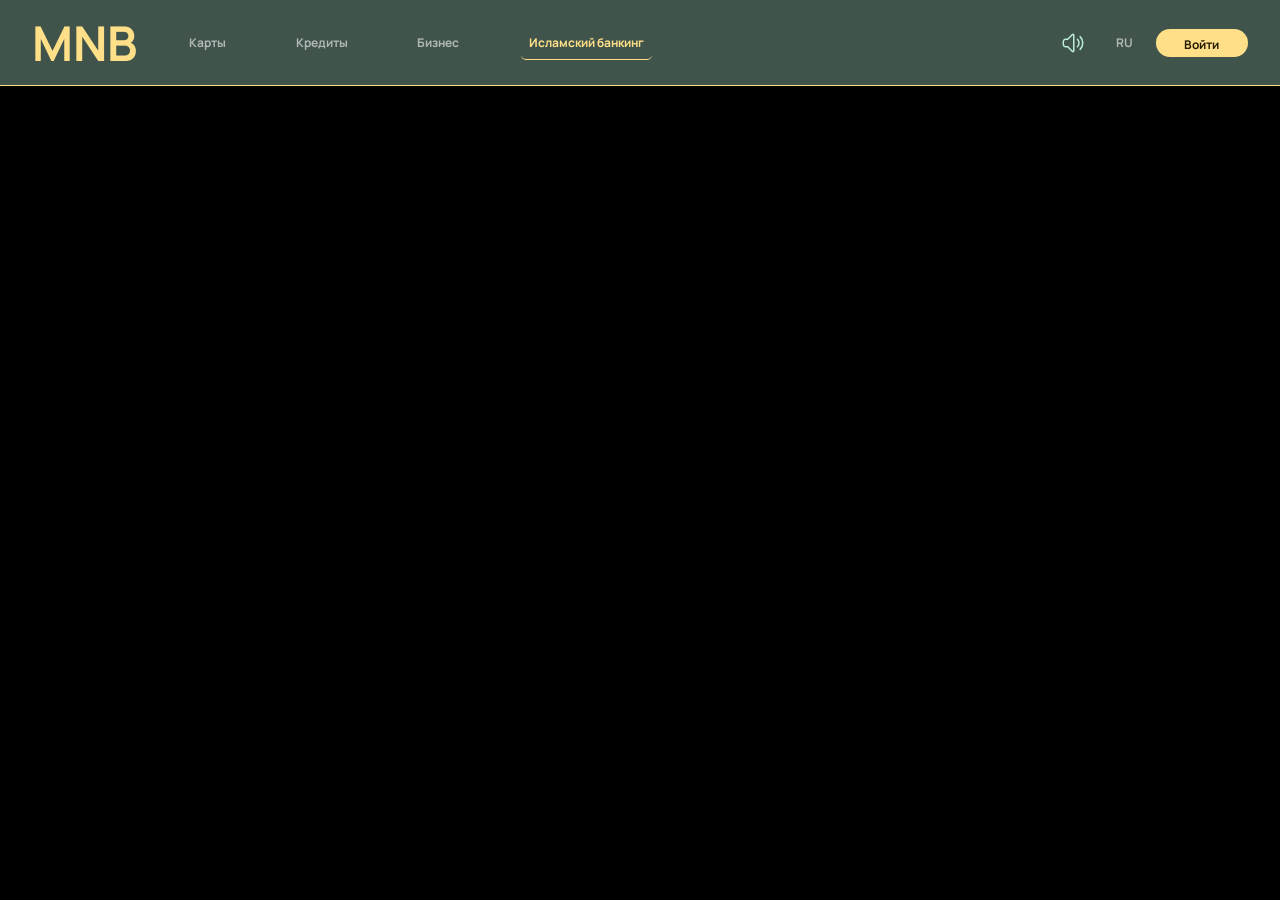
==== index.html @ 5a98a981 "header" ====
<!doctype html>
<html lang="en">
  <head>
    <meta charset="UTF-8" />
    <meta name="viewport" content="width=device-width, initial-scale=1.0" />
    <title>Mansur Nova Bank (MNB)</title>
    <link rel="stylesheet" href="./style.css" />
    <link rel="icon" href="./icon.png" />
  </head>
  <body>
    <header>
      <div class="brend">
        <span>MNB</span>

        <div class="sslki">
          <a href="">Карты</a>
          <a href="">Кредиты</a>
          <a href="">Бизнес</a>
          <a href="">Исламский банкинг</a>
        </div>
      </div>

      <div class="icons">
        <svg
          xmlns="http://www.w3.org/2000/svg"
          fill="none"
          viewBox="0 0 24 24"
          stroke-width="1.5"
          stroke="currentColor"
          class="size-6"
        >
          <path
            stroke-linecap="round"
            stroke-linejoin="round"
            d="M19.114 5.636a9 9 0 0 1 0 12.728M16.463 8.288a5.25 5.25 0 0 1 0 7.424M6.75 8.25l4.72-4.72a.75.75 0 0 1 1.28.53v15.88a.75.75 0 0 1-1.28.53l-4.72-4.72H4.51c-.88 0-1.704-.507-1.938-1.354A9.009 9.009 0 0 1 2.25 12c0-.83.112-1.633.322-2.396C2.806 8.756 3.63 8.25 4.51 8.25H6.75Z"
          />
        </svg>

        <span>RU</span>

        <button>Войти</button>
      </div>
    </header>
  </body>
</html>
---- style.css ----
@import url("https://fonts.googleapis.com/css2?family=Manrope:wght@200..800&display=swap");
* {
  margin: 0;
  font-family: "Manrope", sans-serif;
}
body {
  background-color: #000;
}
header {
  width: 95%;
  height: 53px;
  padding: 16px 32px;
  background-color: #a0d1bc66;
  position: sticky;
  top: 0;
  border-bottom: 1px solid #ffe088;
  display: flex;
  align-items: center;
  justify-content: space-between;
}
.brend {
  width: 51%;
  height: 52px;
  display: flex;
  align-items: center;
  justify-content: space-between;
}
.brend span {
  font-size: 48px;
  font-weight: 700;
  color: #ffe088;
  text-transform: uppercase;
}
.sslki {
  width: 76%;
  height: 28px;
  display: flex;
  align-items: center;
  justify-content: space-between;
}
.sslki a {
  padding: 8px;
  border-radius: 5px;
  color: #e2e2e2b3;
  font-size: 12px;
  font-weight: 700;
  text-decoration: none;
}
.sslki a:hover {
  background-color: #ffffff0d;
  color: #e2e2e2;
}
.sslki a:nth-child(4) {
  color: #ffe088;
  border-bottom: 1px solid #ffe088;
}
.icons {
  width: 16%;
  height: 40px;
  display: flex;
  align-items: center;
  justify-content: space-between;
}
.icons svg {
  width: 24px;
  height: 24px;
  padding: 8px;
  border-radius: 50%;
  color: #bcedd7;
}
.icons svg:hover {
  background-color: #ffffff0d;
}
.icons span {
  font-size: 12px;
  color: #e2e2e2b3;
  font-weight: 700;
}
.icons span:hover {
  color: #e2e2e2;
}
.icons button {
  width: 92px;
  height: 28px;
  padding: 7px 24px;
  border-radius: 20px;
  background-color: #ffe088;
  color: #241a00;
  font-size: 12px;
  font-weight: 700;
  border: none;
}
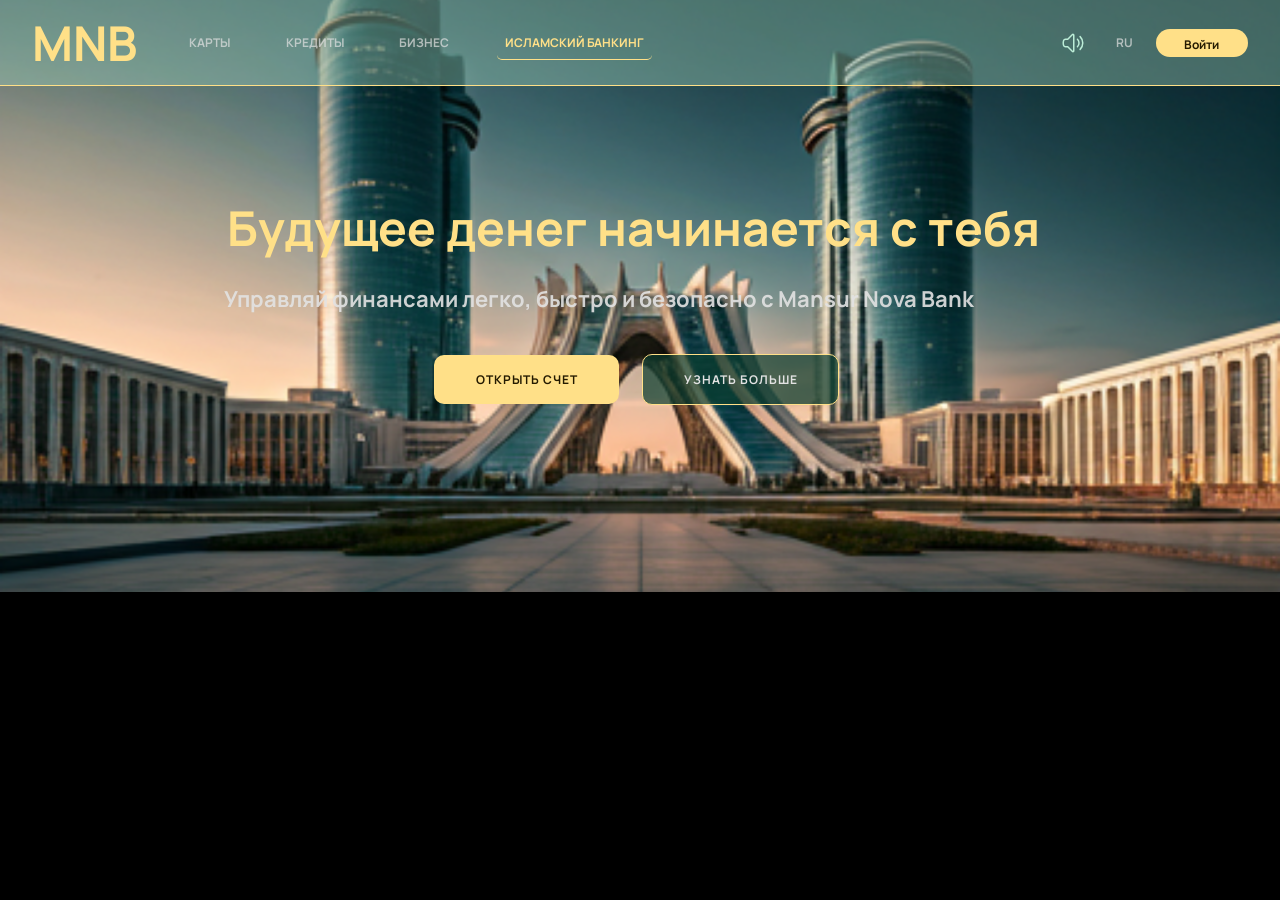
==== commit ea1b76c5: "money" ====
--- a/index.html
+++ b/index.html
@@ -10,7 +10,7 @@
   <body>
     <header>
       <div class="brend">
-        <span>MNB</span>
+        <a href="./index.html">MNB</a>
 
         <div class="sslki">
           <a href="">Карты</a>
@@ -41,5 +41,17 @@
         <button>Войти</button>
       </div>
     </header>
+
+    <main>
+      <section>
+        <div class="money">
+          <h1>Будущее денег начинается с тебя</h1>
+          <p>Управляй финансами легко, быстро и безопасно с Mansur Nova Bank</p>
+
+          <button class="open">ОТКРЫТЬ СЧЕТ</button>
+          <button class="uznat">УЗНАТЬ БОЛЬШЕ</button>
+        </div>
+      </section>
+    </main>
   </body>
 </html>
--- a/style.css
+++ b/style.css
@@ -11,8 +11,9 @@
   height: 53px;
   padding: 16px 32px;
   background-color: #a0d1bc66;
-  position: sticky;
+  position: fixed;
   top: 0;
+  z-index: 100;
   border-bottom: 1px solid #ffe088;
   display: flex;
   align-items: center;
@@ -25,11 +26,12 @@
   align-items: center;
   justify-content: space-between;
 }
-.brend span {
+.brend a {
   font-size: 48px;
   font-weight: 700;
   color: #ffe088;
   text-transform: uppercase;
+  text-decoration: none;
 }
 .sslki {
   width: 76%;
@@ -90,3 +92,67 @@
   font-weight: 700;
   border: none;
 }
+main section:nth-child(1) {
+  width: 100%;
+  height: 592px;
+  position: relative;
+  overflow: hidden;
+  background-image: url("./images/bank.png");
+  background-position: center;
+  background-repeat: no-repeat;
+  background-size: cover;
+}
+.money {
+  width: 64%;
+  height: 230px;
+  padding: 0px 32px;
+  position: absolute;
+  z-index: 1;
+  left: 15%;
+  top: 195px;
+}
+h1 {
+  font-size: 48px;
+  color: #ffe088;
+  margin-bottom: 24px;
+  font-weight: 700;
+  text-align: center;
+}
+.money p {
+  font-size: 22px;
+  color: #e2e2e2e6;
+  margin-bottom: 40px;
+  font-weight: 700;
+}
+.open {
+  width: 185px;
+  padding: 16px 40px;
+  background-color: #ffe088;
+  border-radius: 10px;
+  border: none;
+  color: #241a00;
+  font-size: 12px;
+  font-weight: 700;
+  margin-left: 210px;
+  letter-spacing: 1px;
+}
+.open:hover {
+  box-shadow:
+    5px 5px 15px #f2d37d,
+    -5px -5px 15px #f2d37d;
+}
+.uznat {
+  width: 197px;
+  padding: 16px 40px;
+  background-color: #0b3d2eb3;
+  border-radius: 10px;
+  border: 1px solid #ffe088;
+  color: #e2e2e2;
+  font-size: 12px;
+  font-weight: 700;
+  margin-left: 20px;
+  letter-spacing: 1px;
+}
+.uznat:hover {
+  background-color: #191616ba;
+}
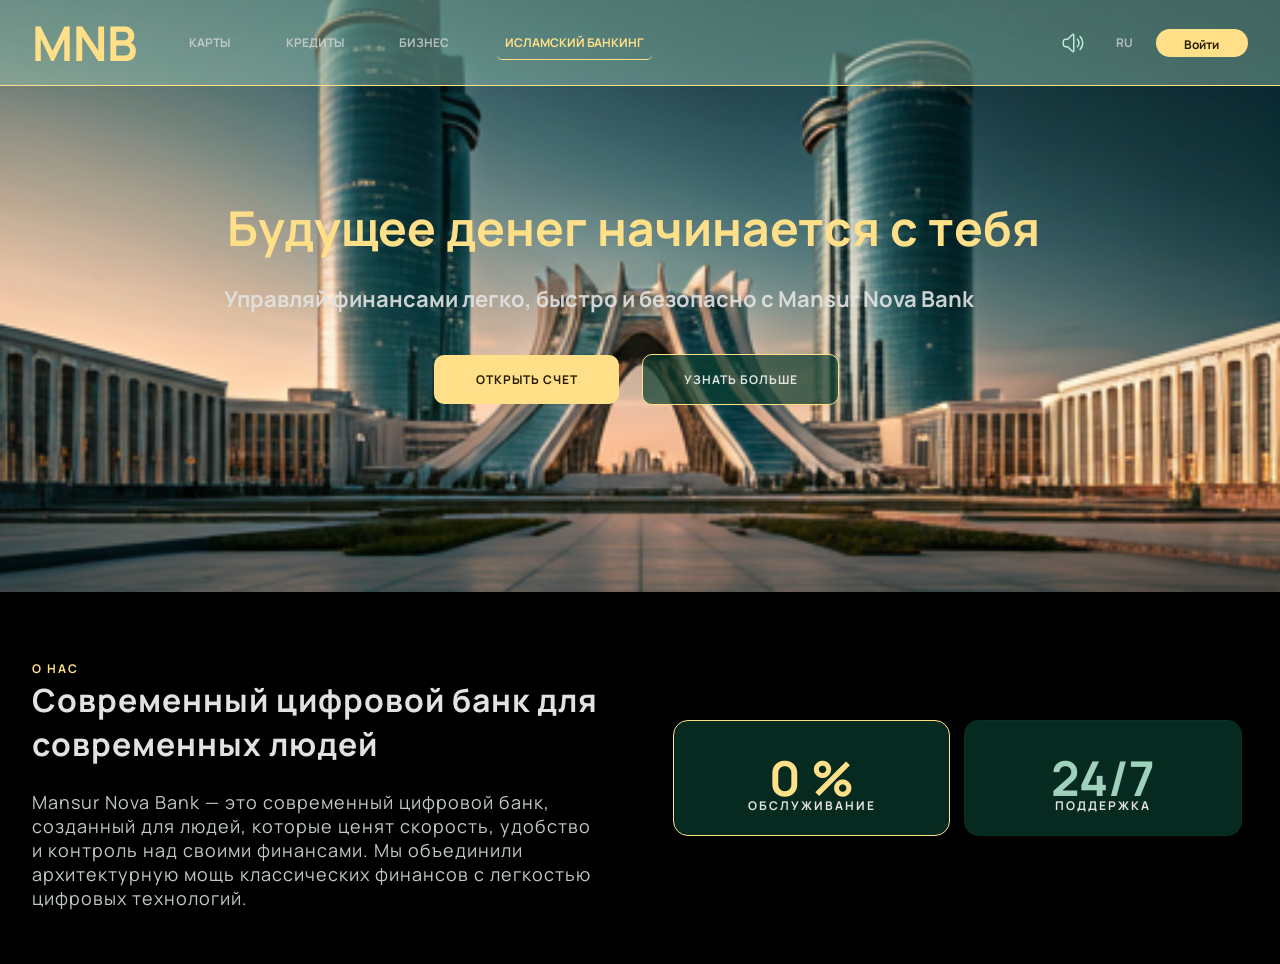
==== commit 7cbcc622: "about us" ====
--- a/index.html
+++ b/index.html
@@ -52,6 +52,31 @@
           <button class="uznat">УЗНАТЬ БОЛЬШЕ</button>
         </div>
       </section>
+
+      <section>
+        <div class="o_nas">
+          <span>О НАС</span>
+          <h2>Современный цифровой банк для современных людей</h2>
+          <p>
+            Mansur Nova Bank — это современный цифровой банк, созданный для
+            людей, которые ценят скорость, удобство и контроль над своими
+            финансами. Мы объединили архитектурную мощь классических финансов с
+            легкостью цифровых технологий.
+          </p>
+        </div>
+
+        <div class="obsluzhivanie">
+          <div class="info">
+            <p>0 %</p>
+            <p>ОБСЛУЖИВАНИЕ</p>
+          </div>
+
+          <div class="info">
+            <p>24/7</p>
+            <p>ПОДДЕРЖКА</p>
+          </div>
+        </div>
+      </section>
     </main>
   </body>
 </html>
--- a/style.css
+++ b/style.css
@@ -156,3 +156,74 @@
 .uznat:hover {
   background-color: #191616ba;
 }
+main section:nth-child(2) {
+  width: 94.5%;
+  height: 244px;
+  padding: 64px 32px;
+  display: flex;
+  align-items: center;
+  justify-content: space-between;
+}
+.o_nas {
+  width: 47%;
+  height: 244px;
+}
+.o_nas span {
+  font-size: 12px;
+  color: #ffe088;
+  font-weight: 700;
+  margin-bottom: 16px;
+  letter-spacing: 2px;
+}
+.o_nas h2 {
+  font-size: 32px;
+  color: #e2e2e2;
+  font-weight: 700;
+  margin-bottom: 24px;
+  letter-spacing: 1px;
+}
+.o_nas p {
+  font-size: 18px;
+  color: #c0c8c3;
+  letter-spacing: 1px;
+}
+.obsluzhivanie {
+  width: 47%;
+  height: 114px;
+  display: flex;
+  align-items: center;
+  justify-content: space-between;
+}
+.info:nth-child(1) {
+  width: 40%;
+  height: 66px;
+  padding: 24px;
+  border-radius: 15px;
+  background-color: #0b3d2eb3;
+  border: 1px solid #ffe088;
+}
+.info p:nth-child(1) {
+  height: 52px;
+  font-size: 48px;
+  font-weight: 700;
+  color: #ffe088;
+  text-align: center;
+}
+.info p:nth-child(2) {
+  font-size: 12px;
+  color: #e2e2e2;
+  font-weight: 700;
+  letter-spacing: 2px;
+  text-align: center;
+}
+.info:nth-child(2) {
+  width: 40%;
+  height: 66px;
+  padding: 24px;
+  border-radius: 15px;
+  background-color: #0b3d2eb3;
+  border: 1px solid #093628b3;
+}
+.info:nth-child(2) p:nth-child(1) {
+  color: #a0d1bc;
+}
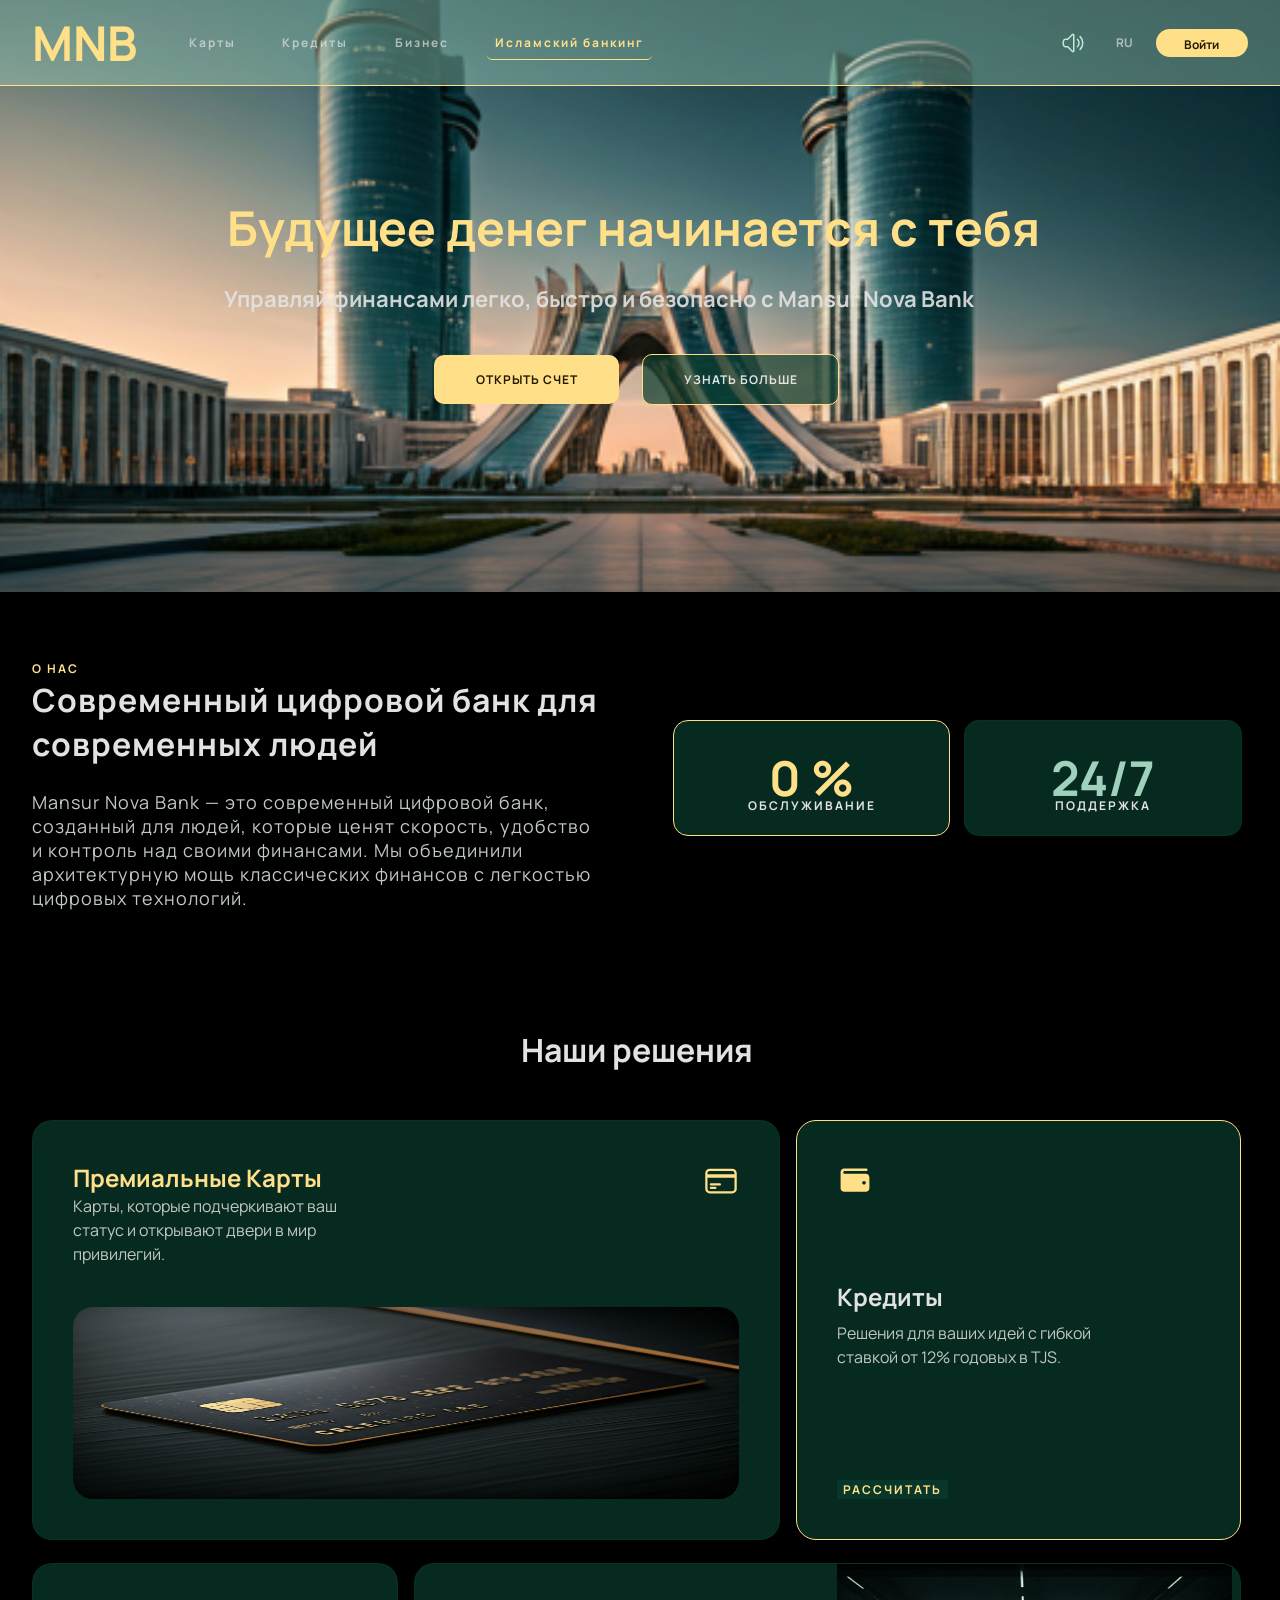
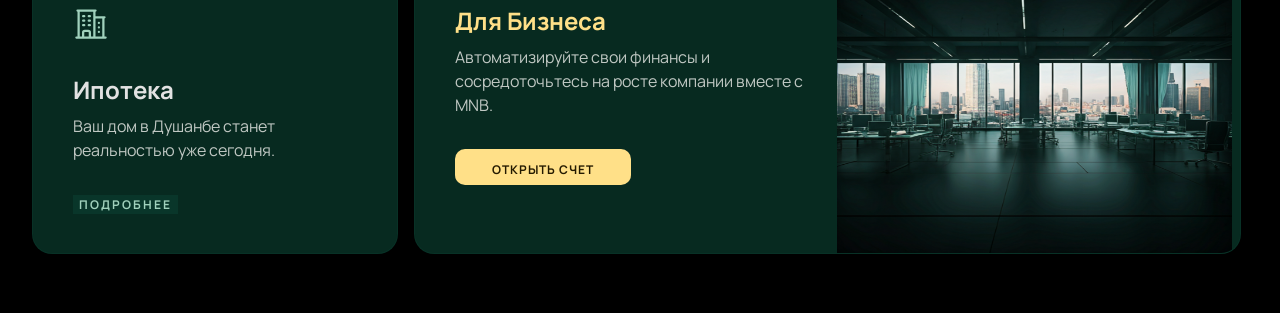
==== commit 6b7fc818: "наши решения" ====
--- a/index.html
+++ b/index.html
@@ -77,6 +77,98 @@
           </div>
         </div>
       </section>
+
+      <section>
+        <h2>Наши решения</h2>
+
+        <div class="grid">
+          <div class="card">
+            <div class="premial">
+              <div class="premia">
+                <h3>Премиальные Карты</h3>
+                <p>
+                  Карты, которые подчеркивают ваш статус и открывают двери в мир
+                  привилегий.
+                </p>
+              </div>
+
+              <svg
+                xmlns="http://www.w3.org/2000/svg"
+                fill="none"
+                viewBox="0 0 24 24"
+                stroke-width="1.5"
+                stroke="currentColor"
+                class="size-6"
+              >
+                <path
+                  stroke-linecap="round"
+                  stroke-linejoin="round"
+                  d="M2.25 8.25h19.5M2.25 9h19.5m-16.5 5.25h6m-6 2.25h3m-3.75 3h15a2.25 2.25 0 0 0 2.25-2.25V6.75A2.25 2.25 0 0 0 19.5 4.5h-15a2.25 2.25 0 0 0-2.25 2.25v10.5A2.25 2.25 0 0 0 4.5 19.5Z"
+                />
+              </svg>
+            </div>
+
+            <div class="img">
+              <img src="./images/card.png" alt="" />
+            </div>
+          </div>
+
+          <div class="credit">
+            <svg xmlns="http://www.w3.org/2000/svg" viewBox="0 0 640 640">
+              <path
+                fill="#ffe088"
+                d="M128 96C92.7 96 64 124.7 64 160L64 448C64 483.3 92.7 512 128 512L512 512C547.3 512 576 483.3 576 448L576 256C576 220.7 547.3 192 512 192L136 192C122.7 192 112 181.3 112 168C112 154.7 122.7 144 136 144L520 144C533.3 144 544 133.3 544 120C544 106.7 533.3 96 520 96L128 96zM480 320C497.7 320 512 334.3 512 352C512 369.7 497.7 384 480 384C462.3 384 448 369.7 448 352C448 334.3 462.3 320 480 320z"
+              />
+            </svg>
+
+            <div class="kredit">
+              <h3 class="two">Кредиты</h3>
+              <p>
+                Решения для ваших идей с гибкой ставкой от 12% годовых в TJS.
+              </p>
+            </div>
+
+            <button>РАССЧИТАТЬ</button>
+          </div>
+
+          <div class="ipoteka">
+            <svg
+              xmlns="http://www.w3.org/2000/svg"
+              fill="none"
+              viewBox="0 0 24 24"
+              stroke-width="1.5"
+              stroke="currentColor"
+              class="size-6"
+            >
+              <path
+                stroke-linecap="round"
+                stroke-linejoin="round"
+                d="M2.25 21h19.5m-18-18v18m10.5-18v18m6-13.5V21M6.75 6.75h.75m-.75 3h.75m-.75 3h.75m3-6h.75m-.75 3h.75m-.75 3h.75M6.75 21v-3.375c0-.621.504-1.125 1.125-1.125h2.25c.621 0 1.125.504 1.125 1.125V21M3 3h12m-.75 4.5H21m-3.75 3.75h.008v.008h-.008v-.008Zm0 3h.008v.008h-.008v-.008Zm0 3h.008v.008h-.008v-.008Z"
+              />
+            </svg>
+
+            <div class="kredit three">
+              <h3 class="two">Ипотека</h3>
+              <p>Ваш дом в Душанбе станет реальностью уже сегодня.</p>
+            </div>
+
+            <button>ПОДРОБНЕЕ</button>
+          </div>
+
+          <div class="busines">
+            <img src="./images/busines.png" alt="" />
+
+            <div class="for">
+              <h3>Для Бизнеса</h3>
+              <p>
+                Автоматизируйте свои финансы и сосредоточьтесь на росте компании
+                вместе с MNB.
+              </p>
+              <button>ОТКРЫТЬ СЧЕТ</button>
+            </div>
+          </div>
+        </div>
+      </section>
     </main>
   </body>
 </html>
--- a/style.css
+++ b/style.css
@@ -47,6 +47,8 @@
   font-size: 12px;
   font-weight: 700;
   text-decoration: none;
+  letter-spacing: 2px;
+  text-transform: none;
 }
 .sslki a:hover {
   background-color: #ffffff0d;
@@ -227,3 +229,191 @@
 .info:nth-child(2) p:nth-child(1) {
   color: #a0d1bc;
 }
+main section:nth-child(3) {
+  width: 94.5%;
+  height: 821px;
+  padding: 64px 32px;
+}
+section:nth-child(3) h2 {
+  font-size: 32px;
+  color: #e2e2e2;
+  font-weight: 700;
+  text-align: center;
+  margin-bottom: 48px;
+}
+.grid {
+  width: 100%;
+  height: 734px;
+  display: grid;
+  grid-template-columns: repeat(12, 80px);
+  grid-template-rows: 420px 291px;
+  justify-content: space-between;
+  align-content: space-between;
+}
+.card {
+  grid-column-start: 1;
+  grid-column-end: 9;
+  background-color: #0b3d2eb3;
+  border-radius: 20px;
+  border: 1px solid #093628b3;
+  padding: 40px;
+}
+.card:hover {
+  box-shadow:
+    10px 10px 10px #2d2d2d78,
+    -10px -10px 10px #2d2d2d78;
+}
+.premial {
+  width: 100%;
+  height: 82px;
+  display: flex;
+  justify-content: space-between;
+  margin-bottom: 64px;
+}
+.premia {
+  width: 45%;
+  height: 82px;
+}
+.premia h3 {
+  font-weight: 700;
+  font-size: 24px;
+  color: #ffe088;
+  margin: 0;
+}
+.premia p {
+  font-size: 16px;
+  color: #c0c8c3;
+  line-height: 150%;
+}
+.premial svg {
+  width: 36px;
+  height: 40px;
+  color: #ffe088;
+}
+.card .img {
+  width: 100%;
+  height: 192px;
+  border-radius: 20px;
+  overflow: hidden;
+}
+.card img {
+  width: 100%;
+  height: 192px;
+}
+.card img:hover {
+  transform: scale(1.09);
+  transition: all 1s ease 10ms;
+}
+.credit {
+  grid-column-start: 9;
+  grid-column-end: 14;
+  background-color: #0b3d2eb3;
+  border-radius: 20px;
+  border: 1px solid #ffe088;
+  padding: 40px;
+}
+.credit svg {
+  width: 36px;
+  height: 40px;
+  margin-bottom: 24px;
+}
+.kredit {
+  width: 302px;
+  height: 90px;
+  margin-top: 50px;
+  margin-bottom: 50px;
+}
+.two {
+  color: #e2e2e2;
+  margin-bottom: 8px;
+  font-size: 24px;
+}
+.kredit p {
+  font-size: 16px;
+  color: #c0c8c3;
+  line-height: 150%;
+}
+.credit button {
+  border: none;
+  font-size: 12px;
+  color: #ffe088;
+  font-weight: 700;
+  margin-top: 60px;
+  letter-spacing: 2px;
+  background-color: inherit;
+}
+.ipoteka {
+  grid-column-start: 1;
+  grid-column-end: 5;
+  padding: 40px;
+  background-color: #0b3d2eb3;
+  border-radius: 20px;
+  border: 1px solid #093628b3;
+}
+.ipoteka svg {
+  width: 36px;
+  height: 40px;
+  color: #a0d1bc;
+  margin-bottom: 24px;
+}
+.three {
+  margin: 0;
+}
+.ipoteka button {
+  border: none;
+  font-size: 12px;
+  color: #a0d1bc;
+  font-weight: 700;
+  margin-top: 32px;
+  letter-spacing: 2px;
+  background-color: inherit;
+}
+.busines {
+  grid-column-start: 5;
+  grid-column-end: 14;
+  padding: 40px;
+  background-color: #0b3d2eb3;
+  border-radius: 20px;
+  border: 1px solid #093628b3;
+  overflow: hidden;
+  position: relative;
+}
+.busines img {
+  width: 395px;
+  height: 291px;
+  position: absolute;
+  z-index: 1;
+  left: 422px;
+  top: -1px;
+}
+.busines .for {
+  width: 711px;
+  height: 183px;
+  position: absolute;
+  z-index: 2;
+}
+.for h3 {
+  font-weight: 700;
+  font-size: 24px;
+  color: #ffe088;
+  margin-bottom: 8px;
+}
+.for p {
+  width: 360px;
+  font-size: 16px;
+  color: #c0c8c3;
+  line-height: 150%;
+}
+.for button {
+  width: 176px;
+  height: 36px;
+  border: none;
+  padding: 12px 32px;
+  border-radius: 10px;
+  background-color: #ffe088;
+  font-size: 12px;
+  color: #241a00;
+  font-weight: 700;
+  letter-spacing: 1px;
+  margin-top: 32px;
+}
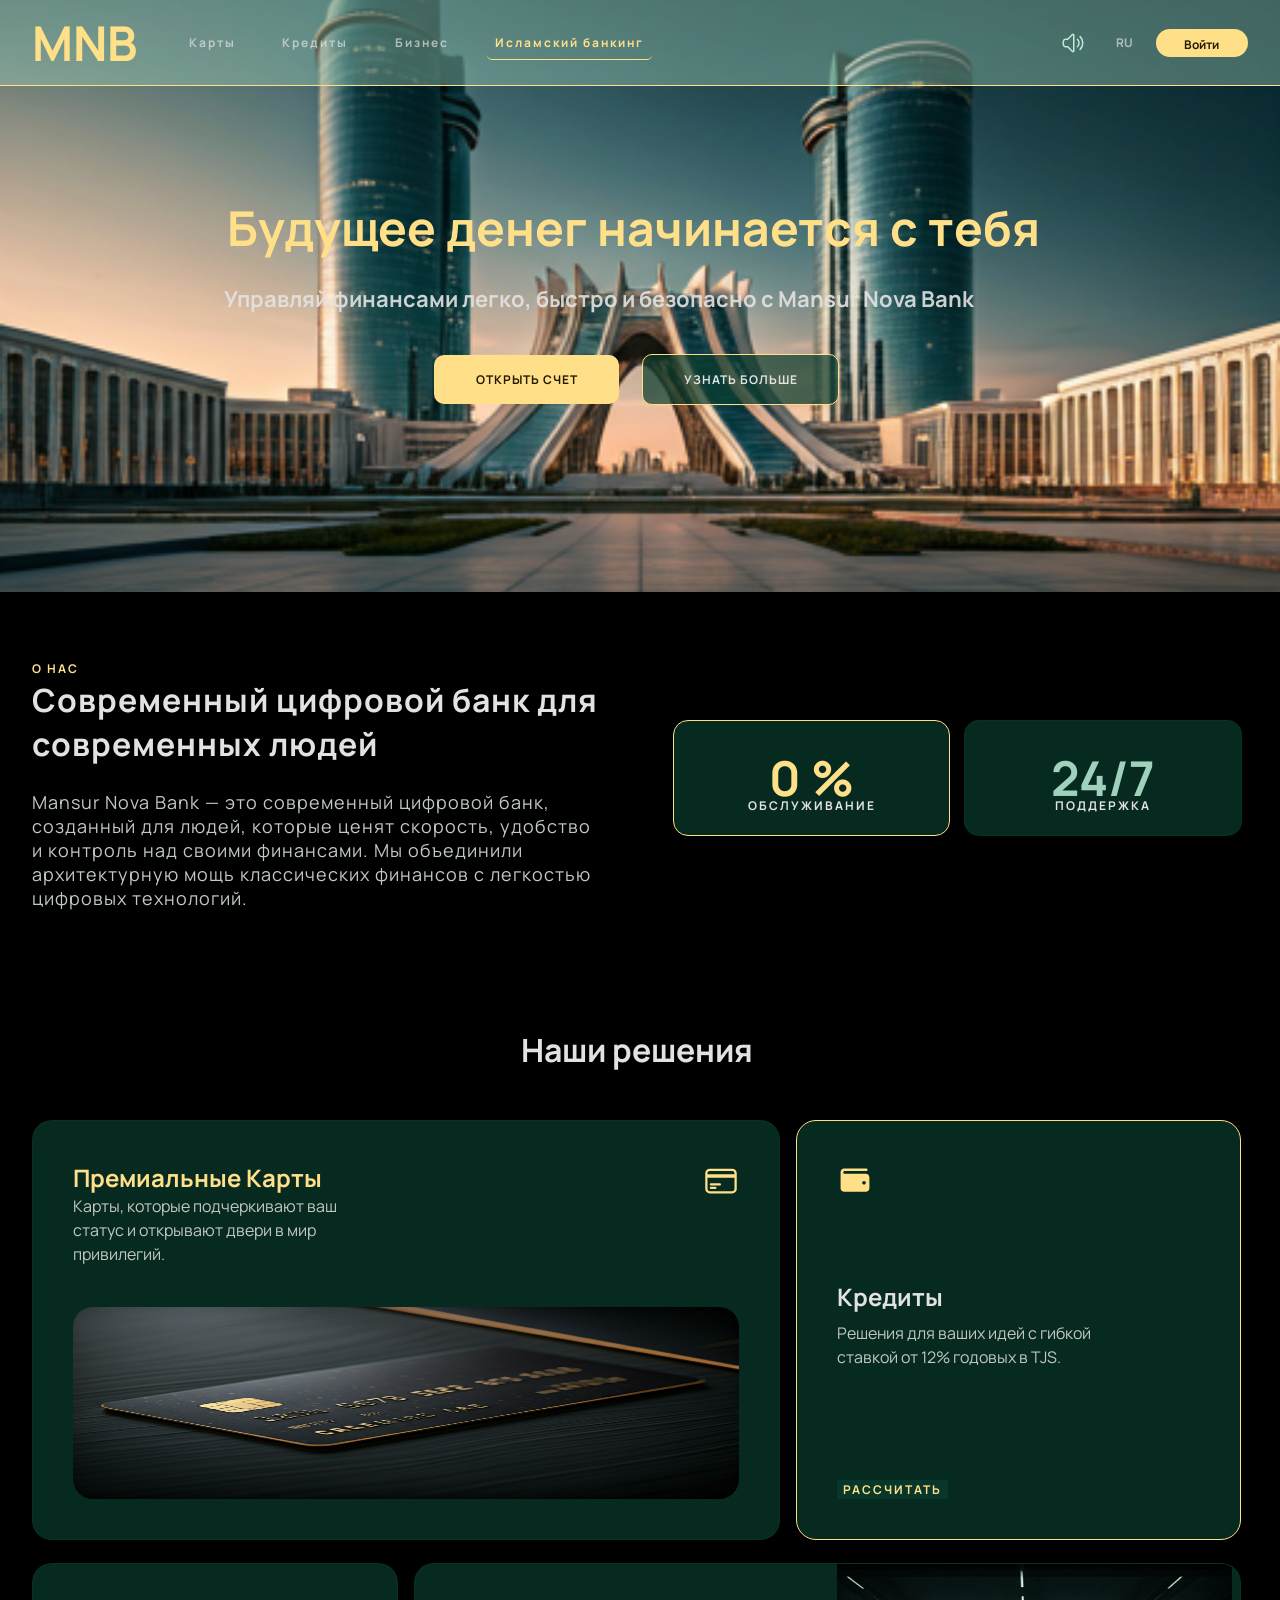
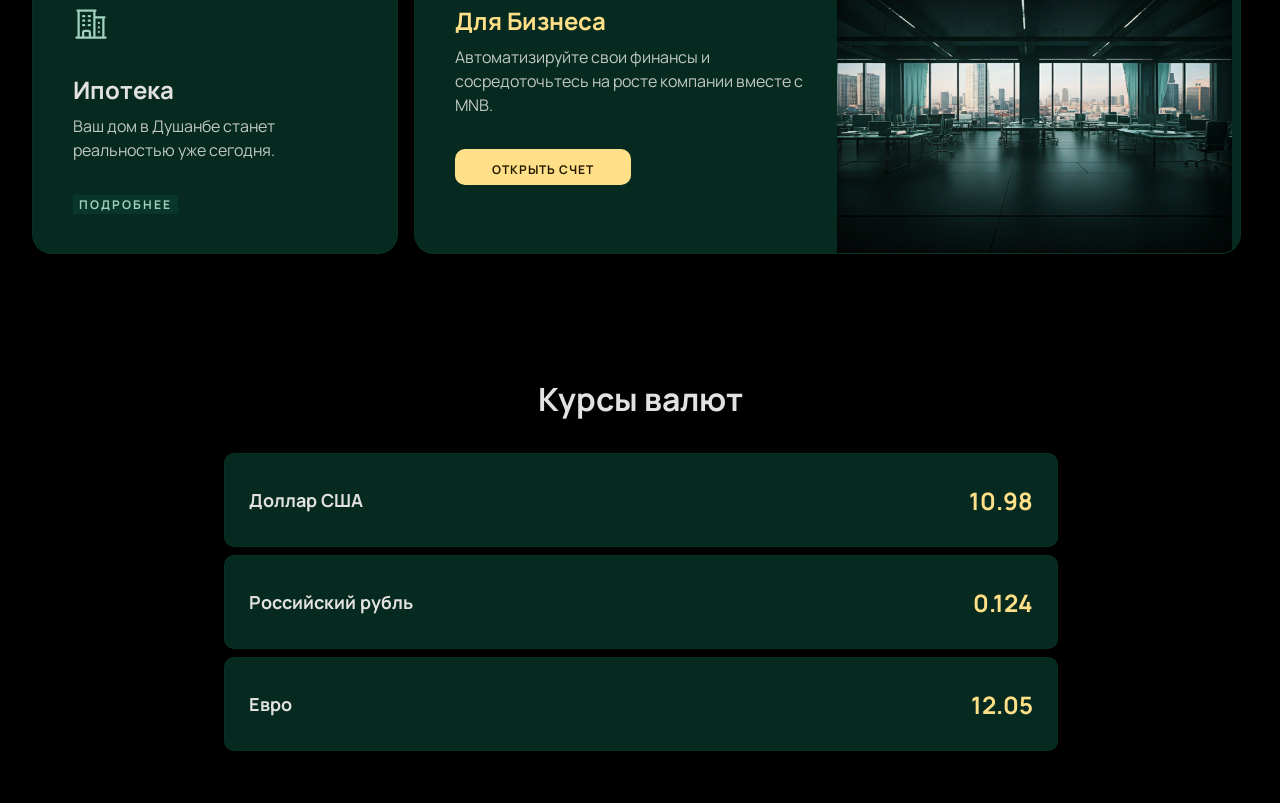
==== commit 07e0eb9f: "курсы валют" ====
--- a/index.html
+++ b/index.html
@@ -169,6 +169,24 @@
           </div>
         </div>
       </section>
+
+      <section>
+        <h2>Курсы валют</h2>
+        <div class="value">
+          <span>Доллар США</span>
+          <p>10.98</p>
+        </div>
+
+        <div class="value">
+          <span>Российский рубль</span>
+          <p>0.124</p>
+        </div>
+
+        <div class="value">
+          <span>Евро</span>
+          <p>12.05</p>
+        </div>
+      </section>
     </main>
   </body>
 </html>
--- a/style.css
+++ b/style.css
@@ -417,3 +417,41 @@
   letter-spacing: 1px;
   margin-top: 32px;
 }
+main section:nth-child(4) {
+  width: 65%;
+  height: 362px;
+  padding: 64px 32px;
+  margin: auto;
+}
+section:nth-child(4) h2 {
+  font-size: 32px;
+  color: #e2e2e2;
+  font-weight: 700;
+  text-align: center;
+  margin-bottom: 32px;
+}
+.value {
+  width: 784px;
+  height: 44px;
+  padding: 24px;
+  background-color: #0b3d2eb3;
+  border-radius: 10px;
+  border: 1px solid #093628b3;
+  display: flex;
+  align-items: center;
+  justify-content: space-between;
+  margin-bottom: 8px;
+}
+.value:hover {
+  background-color: #ffffff0d;
+}
+.value span {
+  font-size: 18px;
+  font-weight: 700;
+  color: #e2e2e2;
+}
+.value p {
+  font-size: 24px;
+  font-weight: 700;
+  color: #ffe088;
+}
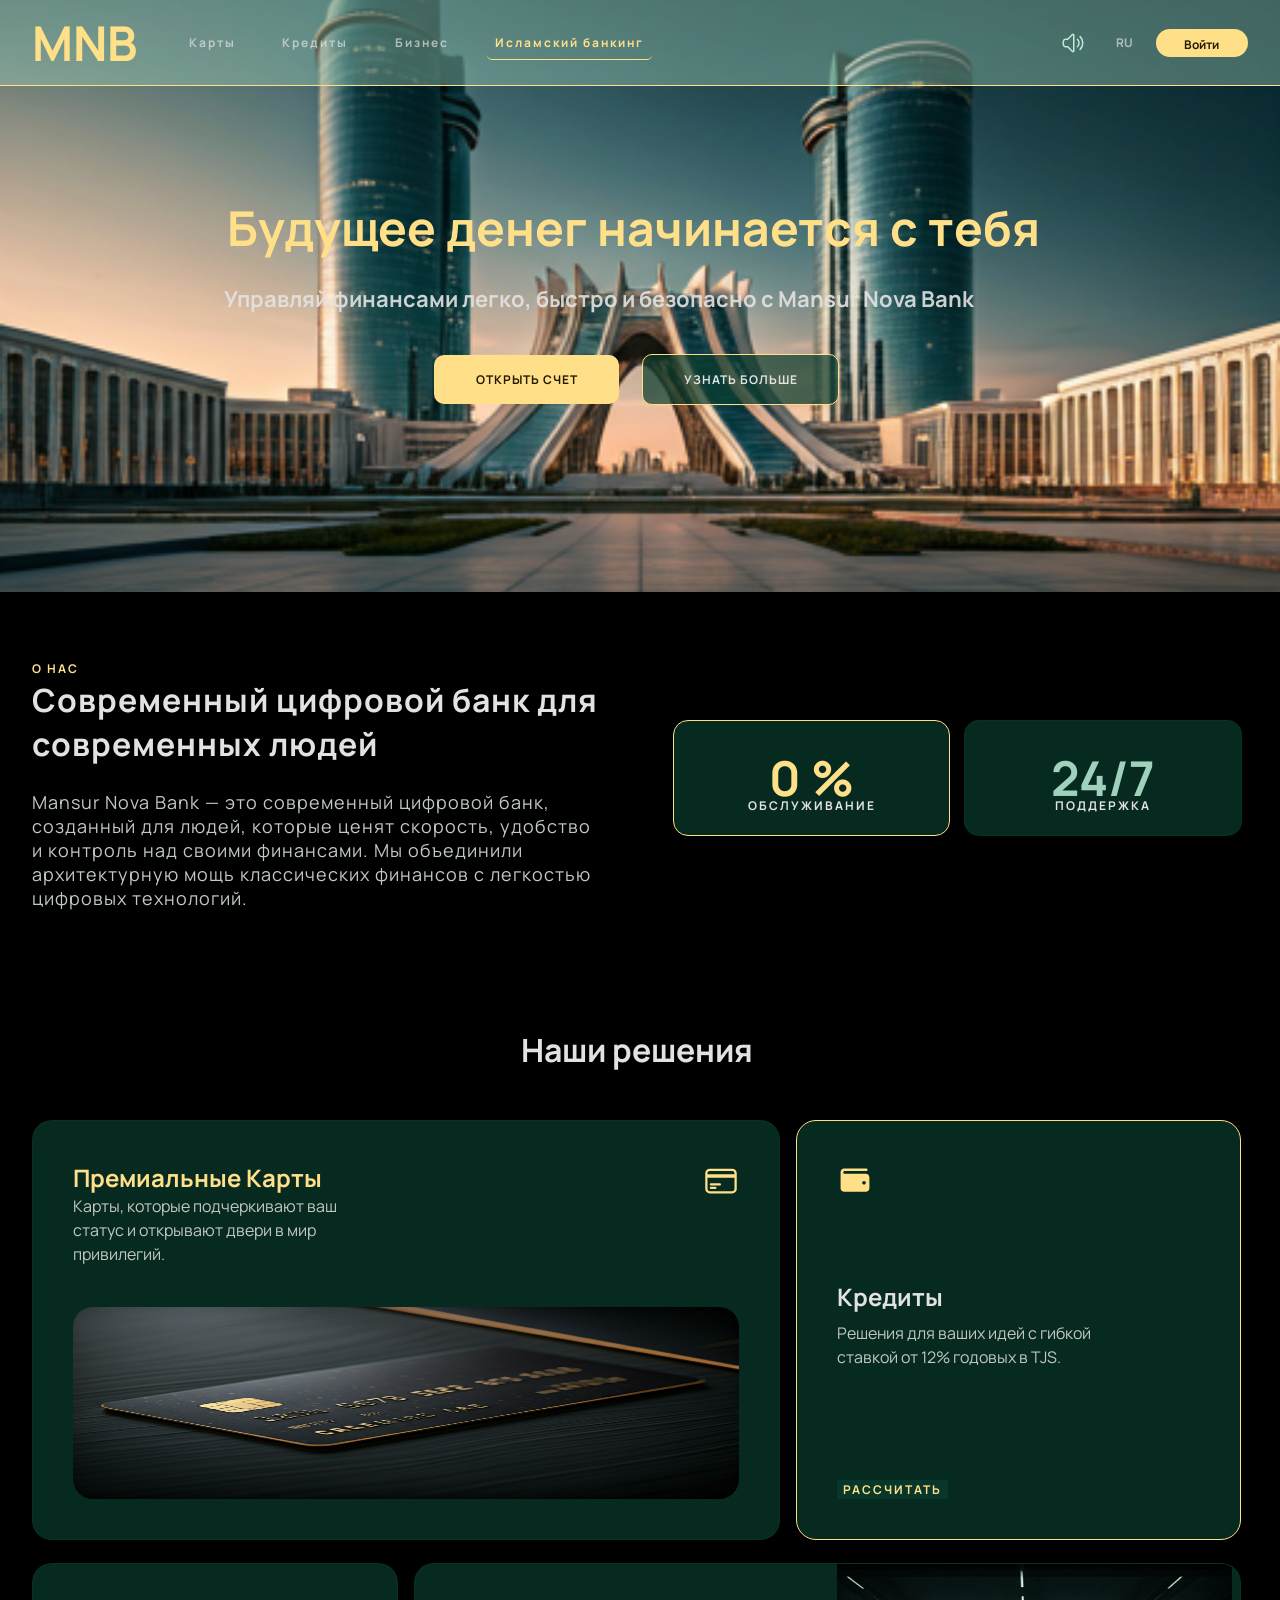
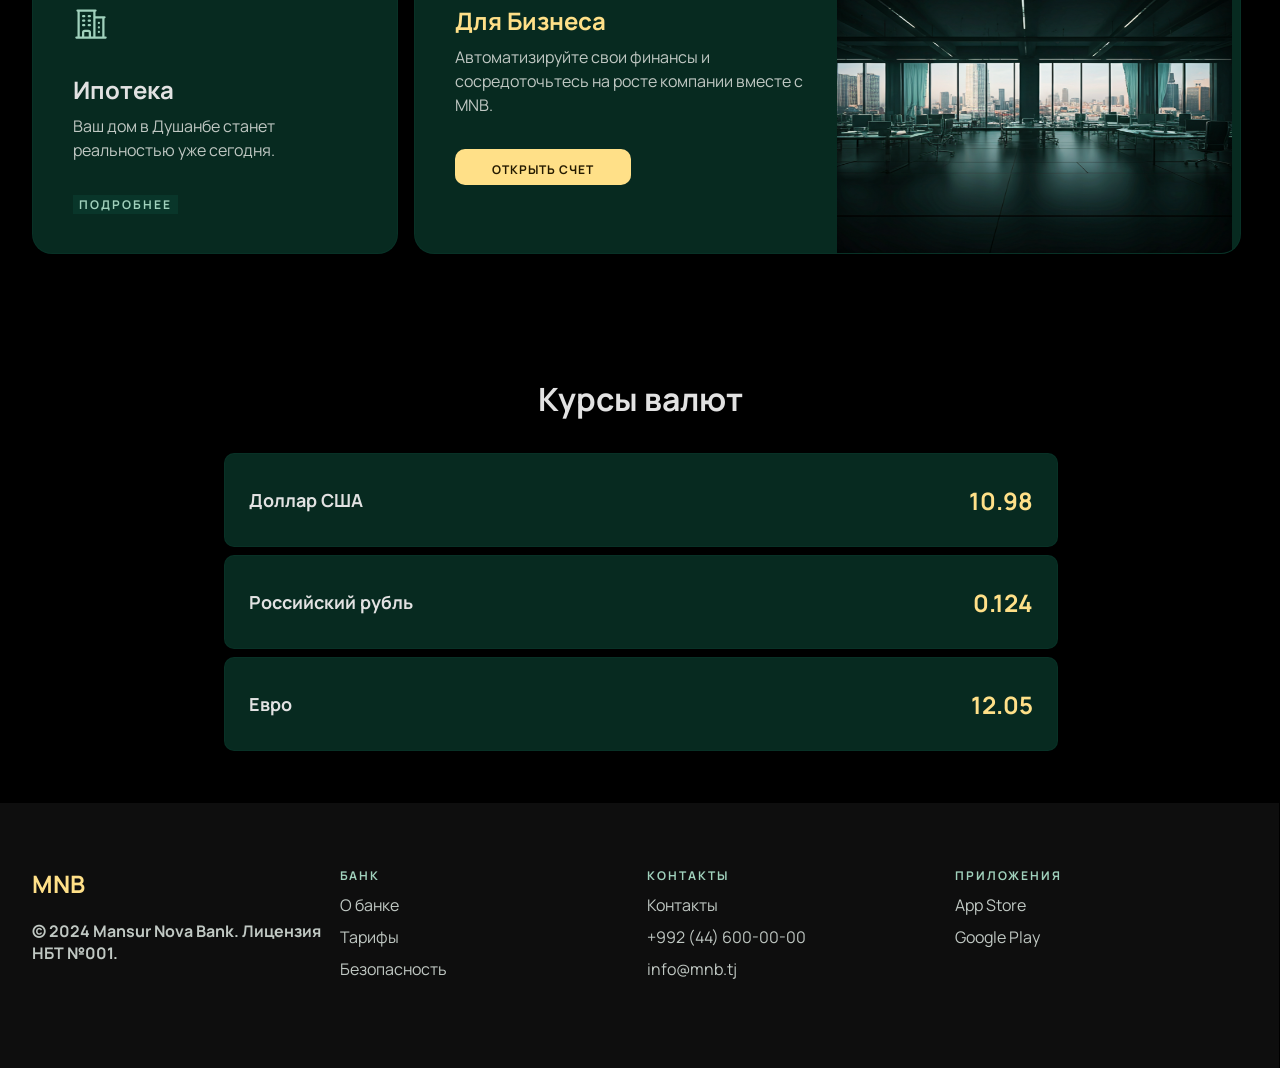
==== commit 162dbb9a: "end of first page" ====
--- a/index.html
+++ b/index.html
@@ -188,5 +188,35 @@
         </div>
       </section>
     </main>
+
+    <footer>
+      <div class="mnb">
+        <span>MNB</span>
+        <p>© 2024 Mansur Nova Bank. Лицензия НБТ №001.</p>
+      </div>
+
+      <ul>
+        <h4>БАНК</h4>
+
+        <li>О банке</li>
+        <li>Тарифы</li>
+        <li>Безопасность</li>
+      </ul>
+
+      <ul>
+        <h4>КОНТАКТЫ</h4>
+
+        <li>Контакты</li>
+        <li>+992 (44) 600-00-00</li>
+        <li>info@mnb.tj</li>
+      </ul>
+
+      <ul>
+        <h4>ПРИЛОЖЕНИЯ</h4>
+
+        <li>App Store</li>
+        <li>Google Play</li>
+      </ul>
+    </footer>
   </body>
 </html>
--- a/style.css
+++ b/style.css
@@ -455,3 +455,48 @@
   font-weight: 700;
   color: #ffe088;
 }
+footer {
+  width: 94.9%;
+  height: 137px;
+  padding: 64px 32px;
+  background-color: #0e0e0e;
+  display: flex;
+  justify-content: space-between;
+}
+.mnb {
+  width: 24%;
+  height: 136px;
+}
+.mnb span {
+  font-size: 24px;
+  font-weight: 700;
+  color: #ffe088;
+}
+.mnb p {
+  font-size: 16px;
+  font-weight: 700;
+  color: #c0c8c3;
+  margin-top: 20px;
+}
+footer ul {
+  width: 24%;
+  height: 136px;
+}
+footer ul h4 {
+  font-size: 12px;
+  color: #a0d1bc;
+  letter-spacing: 2px;
+  text-transform: none;
+}
+footer ul {
+  list-style: none;
+  padding: 0;
+}
+footer ul li {
+  font-size: 16px;
+  color: #c0c8c3;
+  margin-top: 10px;
+}
+footer ul li:hover {
+  color: #ffe088;
+}
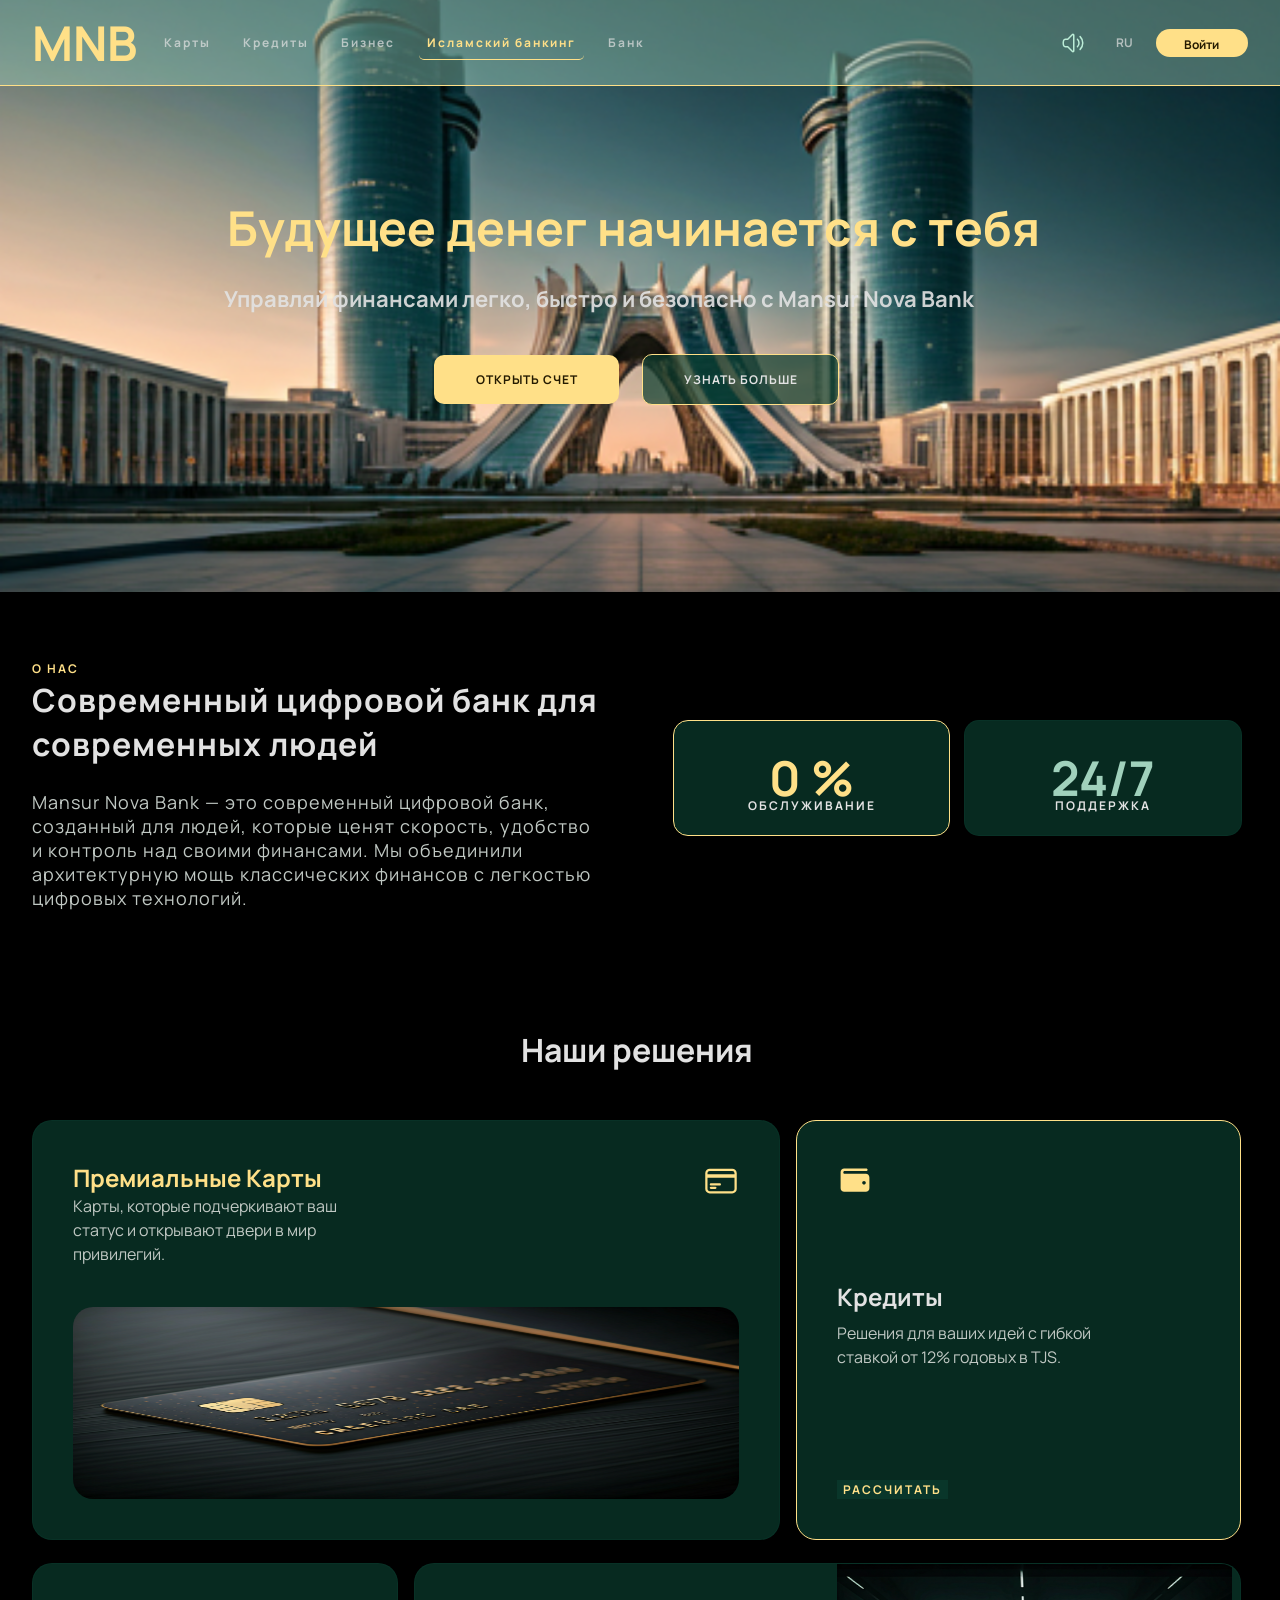
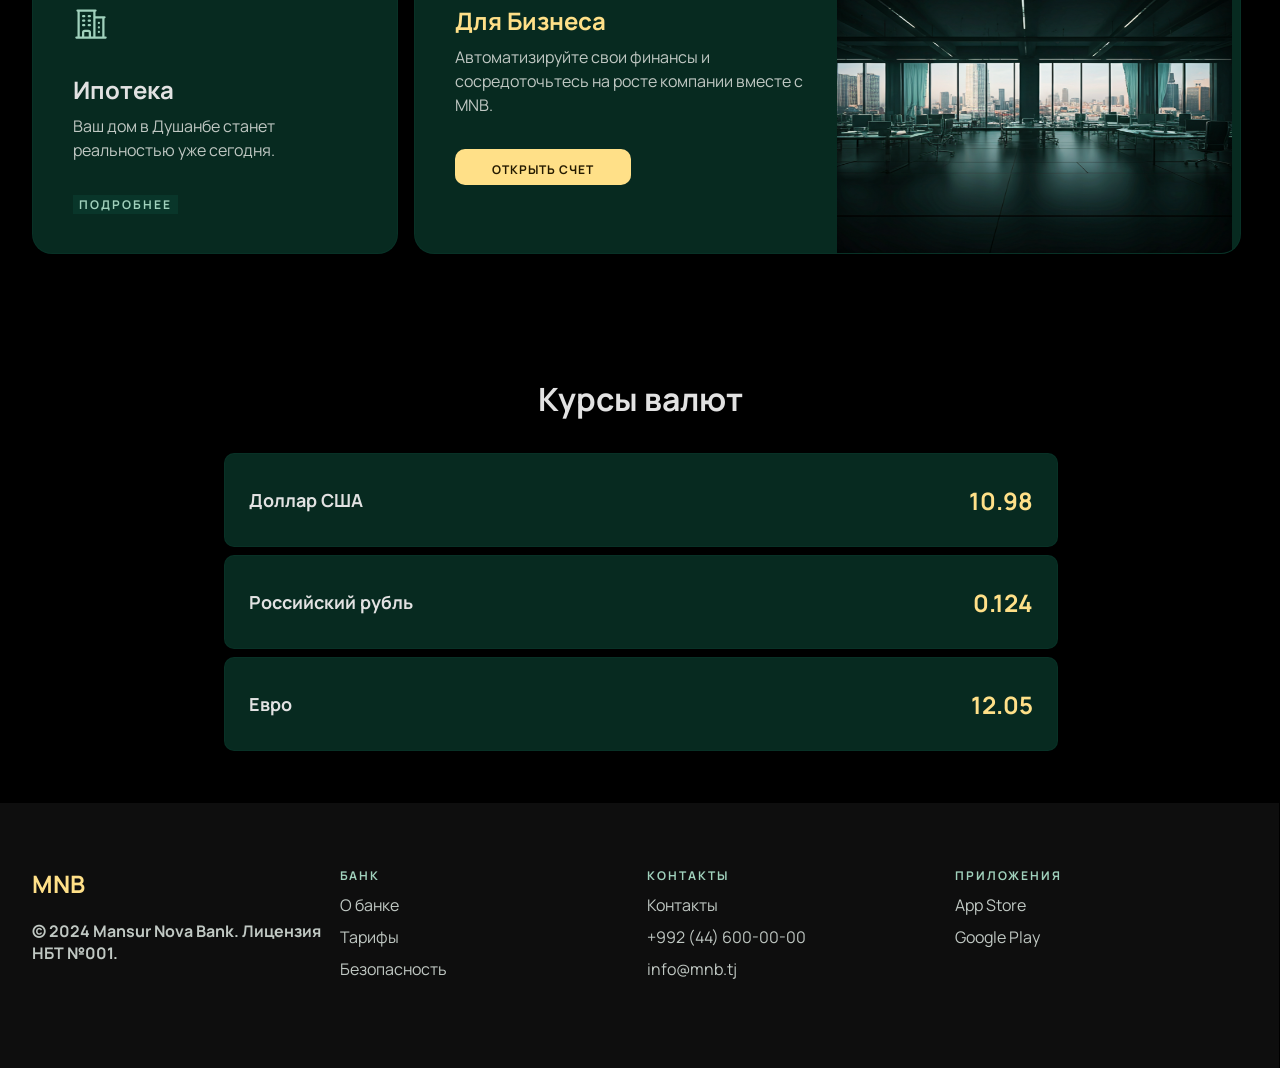
==== commit f8d496af: "about bank" ====
--- a/index.html
+++ b/index.html
@@ -17,6 +17,7 @@
           <a href="">Кредиты</a>
           <a href="">Бизнес</a>
           <a href="">Исламский банкинг</a>
+          <a href="./bank.html">Банк</a>
         </div>
       </div>
 
--- a/style.css
+++ b/style.css
@@ -34,7 +34,7 @@
   text-decoration: none;
 }
 .sslki {
-  width: 76%;
+  width: 80%;
   height: 28px;
   display: flex;
   align-items: center;
